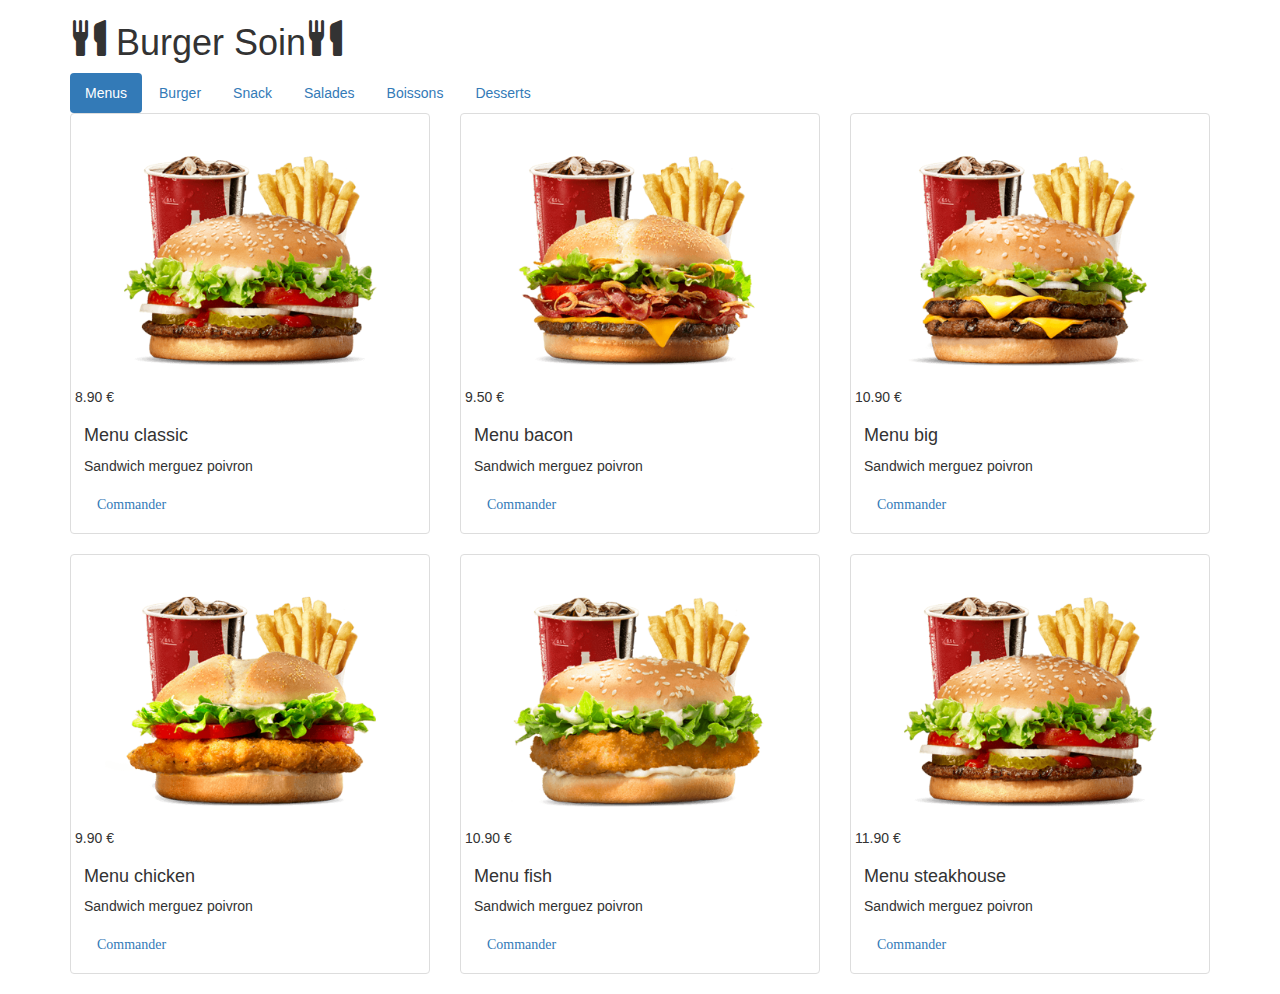
==== index.html @ bc61d4b1 "1st push static html in progress" ====
<!DOCTYPE html>
<html>
        <head>
            <title>Burger Soin</title>
            <meta charset="utf-8"/>
            <meta name="viewport" content="width=device-width, initial-scale=1"> 
            <link rel="stylesheet" href="https://stackpath.bootstrapcdn.com/bootstrap/3.4.1/css/bootstrap.min.css" >
            <script src="https://ajax.googleapis.com/ajax/libs/jquery/1.12.0/jquery.min.js"></script>
            <script src="http://maxcdn.bootstrapcdn.com/bootstrap/3.3.6/js/bootstrap.min.js"></script>
        </head>

        <body>
            <div class="container site">
                <h1 class="text-logo"><span class="glyphicon glyphicon-cutlery"></span> Burger Soin<span class="glyphicon glyphicon-cutlery"></span></h1>

                <nav>
                    <ul class="nav nav-pills"> 
                        
                        <li role="presentation" class="active" ><a href="#1" data-toggle="tab">Menus</a></li>
                        <li role="presentation"><a href="#2" data-toggle="tab">Burger</a></li>
                        <li role="presentation"><a href="#3" data-toggle="tab">Snack</a></li>
                        <li role="presentation"><a href="#4" data-toggle="tab">Salades</a></li>
                        <li role="presentation"><a href="#5" data-toggle="tab">Boissons</a></li>
                        <li role="presentation"><a href="#6" data-toggle="tab">Desserts</a></li>
                    </ul>
                </nav>

                <div class="tab-content">
                     <div class="tab-pane active" id="1">
                        <div class="row">
                            <div class="col-sm-6 col-md-4">
                                <div class="thumbnail">
                                    <img src="images/m1.png" alt="">
                                    <div>8.90 €</div>
                                    <div class="caption">
                                        <h4>Menu classic</h4>
                                        <p>Sandwich merguez poivron</p>
                                        <a href="#" class="btn btn-order" role="button"><span class="glyphicon glyphicon-cart"> Commander</span></a>
                                    </div>
                                </div>
                            </div>
                            <div class="col-sm-6 col-md-4">
                                <div class="thumbnail">
                                    <img src="images/m2.png" alt="">
                                    <div>9.50 €</div>
                                    <div class="caption">
                                        <h4>Menu bacon</h4>
                                        <p>Sandwich merguez poivron</p>
                                        <a href="#" class="btn btn-order" role="button"><span class="glyphicon glyphicon-cart"> Commander</span></a>
                                    </div>
                                </div>
                            </div>
                            <div class="col-sm-6 col-md-4">
                                <div class="thumbnail">
                                    <img src="images/m3.png" alt="">
                                    <div>10.90 €</div>
                                    <div class="caption">
                                        <h4>Menu big</h4>
                                        <p>Sandwich merguez poivron</p>
                                        <a href="#" class="btn btn-order" role="button"><span class="glyphicon glyphicon-cart"> Commander</span></a>
                                    </div>
                                </div>
                            </div>
                            <div class="col-sm-6 col-md-4">
                                <div class="thumbnail">
                                    <img src="images/m4.png" alt="">
                                    <div>9.90 €</div>
                                    <div class="caption">
                                        <h4>Menu chicken</h4>
                                        <p>Sandwich merguez poivron</p>
                                        <a href="#" class="btn btn-order" role="button"><span class="glyphicon glyphicon-cart"> Commander</span></a>
                                    </div>
                                </div>
                            </div> 
                            <div class="col-sm-6 col-md-4">
                                <div class="thumbnail">
                                    <img src="images/m5.png" alt="">
                                    <div>10.90 €</div>
                                    <div class="caption">
                                        <h4>Menu fish</h4>
                                        <p>Sandwich merguez poivron</p>
                                        <a href="#" class="btn btn-order" role="button"><span class="glyphicon glyphicon-cart"> Commander</span></a>
                                    </div>
                                </div>
                            </div>
                            <div class="col-sm-6 col-md-4">
                                <div class="thumbnail">
                                    <img src="images/m1.png" alt="">
                                    <div>11.90 €</div>
                                    <div class="caption">
                                        <h4>Menu steakhouse</h4>
                                        <p>Sandwich merguez poivron</p>
                                        <a href="#" class="btn btn-order" role="button"><span class="glyphicon glyphicon-cart"> Commander</span></a>
                                    </div>
                                </div>
                            </div>
                        </div>

                    </div>
                    <div class="tab-pane" id="2">
                        <div class="row">
                            <div class="col-sm-6 col-md-4">
                                <div class="thumbnail">
                                    <img src="images/b1.png" alt="">
                                    <div>5.90 €</div>
                                    <div class="caption">
                                        <h4>Classic</h4>
                                        <p>Sandwich merguez poivron</p>
                                        <a href="#" class="btn btn-order" role="button"><span class="glyphicon glyphicon-cart"> Commander</span></a>
                                    </div>
                                </div>
                            </div>
                            <div class="col-sm-6 col-md-4">
                                <div class="thumbnail">
                                    <img src="images/b2.png" alt="">
                                    <div>6.50 €</div>
                                    <div class="caption">
                                        <h4>Bacon</h4>
                                        <p>Sandwich merguez poivron</p>
                                        <a href="#" class="btn btn-order" role="button"><span class="glyphicon glyphicon-cart"> Commander</span></a>
                                    </div>
                                </div>
                            </div>
                            <div class="col-sm-6 col-md-4">
                                <div class="thumbnail">
                                    <img src="images/b3.png" alt="">
                                    <div>7.90 €</div>
                                    <div class="caption">
                                        <h4>Big</h4>
                                        <p>Sandwich merguez poivron</p>
                                        <a href="#" class="btn btn-order" role="button"><span class="glyphicon glyphicon-cart"> Commander</span></a>
                                    </div>
                                </div>
                            </div>
                            <div class="col-sm-6 col-md-4">
                                <div class="thumbnail">
                                    <img src="images/b4.png" alt="">
                                    <div>9.90 €</div>
                                    <div class="caption">
                                        <h4>Chicken</h4>
                                        <p>Sandwich merguez poivron</p>
                                        <a href="#" class="btn btn-order" role="button"><span class="glyphicon glyphicon-cart"> Commander</span></a>
                                    </div>
                                </div>
                            </div>
                            <div class="col-sm-6 col-md-4">
                                <div class="thumbnail">
                                    <img src="images/b5.png" alt="">
                                    <div>7.90 €</div>
                                    <div class="caption">
                                        <h4>Fish</h4>
                                        <p>Sandwich merguez poivron</p>
                                        <a href="#" class="btn btn-order" role="button"><span class="glyphicon glyphicon-cart"> Commander</span></a>
                                    </div>
                                </div>
                            </div>
                            <div class="col-sm-6 col-md-4">
                                <div class="thumbnail">
                                    <img src="images/b6.png" alt="">
                                    <div>8.90 €</div>
                                    <div class="caption">
                                        <h4>Steakhouse</h4>
                                        <p>Sandwich merguez poivron</p>
                                        <a href="#" class="btn btn-order" role="button"><span class="glyphicon glyphicon-cart"> Commander</span></a>
                                    </div>
                                </div>
                            </div>
                        </div>
                    </div>
                    
                    <div class="tab-pane" id="3">
                        <div class="row">
                             <div class="col-sm-6 col-md-4">
                                <div class="thumbnail">
                                    <img src="images/s1.png" alt="">
                                    <div>3.90 €</div>
                                    <div class="caption">
                                        <h4>Frites</h4>
                                        <p>De très bonnes frites</p>
                                        <a href="#" class="btn btn-order" role="button"><span class="glyphicon glyphicon-cart"> Commander</span></a>
                                    </div>
                                </div>
                            </div>
                            <div class="col-sm-6 col-md-4">
                                <div class="thumbnail">
                                    <img src="images/s2.png" alt="">
                                    <div>3.40 €</div>
                                    <div class="caption">
                                        <h4>Onion Rings</h4>
                                        <p>De beaux oignons en forme d'anneaux</p>
                                        <a href="#" class="btn btn-order" role="button"><span class="glyphicon glyphicon-cart"> Commander</span></a>
                                    </div>
                                </div>
                            </div>
                            <div class="col-sm-6 col-md-4">
                                <div class="thumbnail">
                                    <img src="images/s3.png" alt="">
                                    <div>5.90 €</div>
                                    <div class="caption">
                                        <h4>Nuggets</h4>
                                        <p>Ce sont des nuggets</p>
                                        <a href="#" class="btn btn-order" role="button"><span class="glyphicon glyphicon-cart"> Commander</span></a>
                                    </div>
                                </div>
                            </div>
                            <div class="col-sm-6 col-md-4">
                                <div class="thumbnail">
                                    <img src="images/s4.png" alt="">
                                    <div>3.50 €</div>
                                    <div class="caption">
                                        <h4>Nuggets Fromage</h4>
                                        <p>Ce sont des nuggets, avec le fromage</p>
                                        <a href="#" class="btn btn-order" role="button"><span class="glyphicon glyphicon-cart"> Commander</span></a>
                                    </div>
                                </div>
                            </div> 
                            <div class="col-sm-6 col-md-4">
                                <div class="thumbnail">
                                    <img src="images/s5.png" alt="">
                                    <div>5.90 €</div>
                                    <div class="caption">
                                        <h4>Ailes de poulets</h4>
                                        <p>Ailes de poulet saucées au barbecue</p>
                                        <a href="#" class="btn btn-order" role="button"><span class="glyphicon glyphicon-cart"> Commander</span></a>
                                    </div>
                                </div>
                            </div>
                        </div>
                    </div>
                        
                    <div class="tab-pane" id="4">
                            <div class="row">
                                 <div class="col-sm-6 col-md-4">
                                    <div class="thumbnail">
                                        <img src="images/sa1.png" alt="">
                                        <div>8.90 €</div>
                                        <div class="caption">
                                            <h4>César poulet pané</h4>
                                            <p>Poulet pané, salade, tomate et la sauce à l'ancienne</p>
                                            <a href="#" class="btn btn-order" role="button"><span class="glyphicon glyphicon-cart"> Commander</span></a>
                                        </div>
                                </div>
                            </div>
                                <div class="col-sm-6 col-md-4">
                                    <div class="thumbnail">
                                        <img src="images/sa2.png" alt="">
                                        <div>8.90 €</div>
                                        <div class="caption">
                                            <h4>César poulet grillé</h4>
                                            <p>Poulet grillé, salade, tomate et la fameuse sauce tu connais</p>
                                            <a href="#" class="btn btn-order" role="button"><span class="glyphicon glyphicon-cart"> Commander</span></a>
                                        </div>
                                    </div>
                                </div>
                                <div class="col-sm-6 col-md-4">
                                    <div class="thumbnail">
                                        <img src="images/sa3.png" alt="">
                                        <div>5.90 €</div>
                                        <div class="caption">
                                            <h4>Salade light</h4>
                                            <p>Salade, tomate, concombre, maïs et vinaigre balsamique</p>
                                            <a href="#" class="btn btn-order" role="button"><span class="glyphicon glyphicon-cart"> Commander</span></a>
                                        </div>
                                    </div>
                                </div>
                                <div class="col-sm-6 col-md-4">
                                    <div class="thumbnail">
                                        <img src="images/sa4.png" alt="">
                                        <div>7.90 €</div>
                                        <div class="caption">
                                            <h4>Poulet pané</h4>
                                            <p>poulet pané, salade, tomate et la sauce de votre choix</p>
                                            <a href="#" class="btn btn-order" role="button"><span class="glyphicon glyphicon-cart"> Commander</span></a>
                                        </div>
                                    </div>
                                </div> 
                                <div class="col-sm-6 col-md-4">
                                    <div class="thumbnail">
                                        <img src="images/sa5.png" alt="">
                                        <div>7.90 €</div>
                                        <div class="caption">
                                            <h4>Poulet grillé</h4>
                                            <p>Poulet grillé, salade, tomate et la sauce de votre choix</p>
                                            <a href="#" class="btn btn-order" role="button"><span class="glyphicon glyphicon-cart"> Commander</span></a>
                                        </div>
                                    </div>
                                </div>
                            </div>
                        </div>
                    </div>
                </div>
            </div>
        </body>
</html>
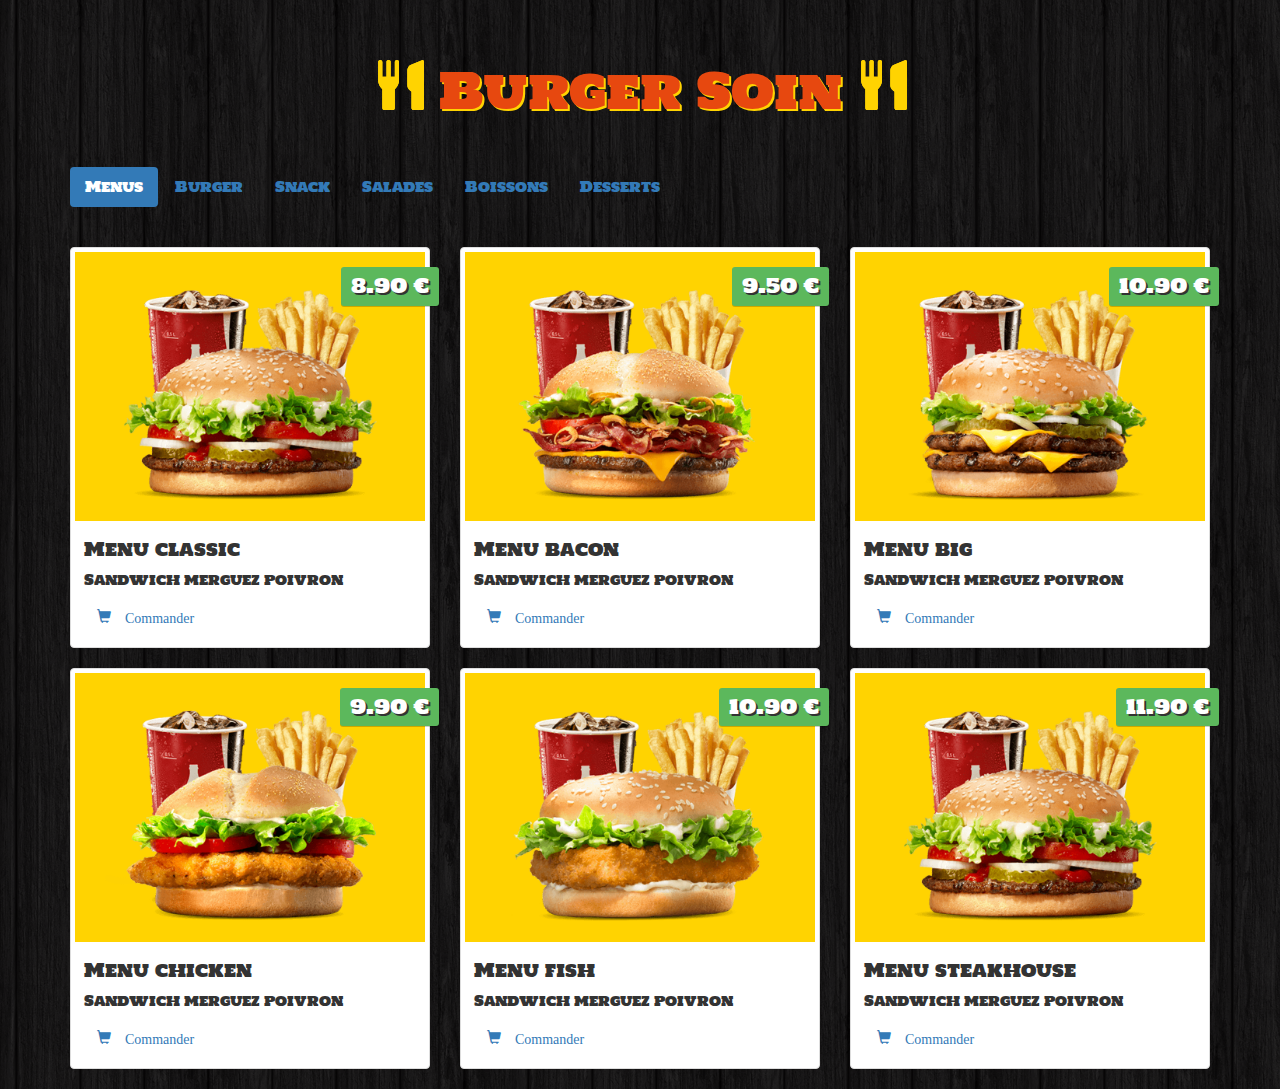
==== commit bf4718e6: "mise en place du css statique" ====
--- a/index.html
+++ b/index.html
@@ -5,13 +5,15 @@
             <meta charset="utf-8"/>
             <meta name="viewport" content="width=device-width, initial-scale=1"> 
             <link rel="stylesheet" href="https://stackpath.bootstrapcdn.com/bootstrap/3.4.1/css/bootstrap.min.css" >
+            <link rel="stylesheet" href="css/styles.css">
+            <link href="https://fonts.googleapis.com/css2?family=Holtwood+One+SC&display=swap" rel="stylesheet">
             <script src="https://ajax.googleapis.com/ajax/libs/jquery/1.12.0/jquery.min.js"></script>
             <script src="http://maxcdn.bootstrapcdn.com/bootstrap/3.3.6/js/bootstrap.min.js"></script>
         </head>
 
         <body>
             <div class="container site">
-                <h1 class="text-logo"><span class="glyphicon glyphicon-cutlery"></span> Burger Soin<span class="glyphicon glyphicon-cutlery"></span></h1>
+                <h1 class="text-logo"><span class="glyphicon glyphicon-cutlery"></span> Burger Soin <span class="glyphicon glyphicon-cutlery"></span></h1>
 
                 <nav>
                     <ul class="nav nav-pills"> 
@@ -31,137 +33,138 @@
                             <div class="col-sm-6 col-md-4">
                                 <div class="thumbnail">
                                     <img src="images/m1.png" alt="">
-                                    <div>8.90 €</div>
+                                    <div class="price">8.90 €</div>
                                     <div class="caption">
                                         <h4>Menu classic</h4>
                                         <p>Sandwich merguez poivron</p>
-                                        <a href="#" class="btn btn-order" role="button"><span class="glyphicon glyphicon-cart"> Commander</span></a>
+                                        <a href="#" class="btn btn-order" role="button"><span class="glyphicon glyphicon-shopping-cart"> Commander</span></a>
                                     </div>
                                 </div>
                             </div>
                             <div class="col-sm-6 col-md-4">
                                 <div class="thumbnail">
                                     <img src="images/m2.png" alt="">
-                                    <div>9.50 €</div>
+                                    <div class="price">9.50 €</div>
                                     <div class="caption">
                                         <h4>Menu bacon</h4>
                                         <p>Sandwich merguez poivron</p>
-                                        <a href="#" class="btn btn-order" role="button"><span class="glyphicon glyphicon-cart"> Commander</span></a>
+                                        <a href="#" class="btn btn-order" role="button"><span class="glyphicon glyphicon-shopping-cart"> Commander</span></a>
                                     </div>
                                 </div>
                             </div>
                             <div class="col-sm-6 col-md-4">
                                 <div class="thumbnail">
                                     <img src="images/m3.png" alt="">
-                                    <div>10.90 €</div>
+                                    <div class="price">10.90 €</div>
                                     <div class="caption">
                                         <h4>Menu big</h4>
                                         <p>Sandwich merguez poivron</p>
-                                        <a href="#" class="btn btn-order" role="button"><span class="glyphicon glyphicon-cart"> Commander</span></a>
+                                        <a href="#" class="btn btn-order" role="button"><span class="glyphicon glyphicon-shopping-cart"> Commander</span></a>
                                     </div>
                                 </div>
                             </div>
                             <div class="col-sm-6 col-md-4">
                                 <div class="thumbnail">
                                     <img src="images/m4.png" alt="">
-                                    <div>9.90 €</div>
+                                    <div class="price">9.90 €</div>
                                     <div class="caption">
                                         <h4>Menu chicken</h4>
                                         <p>Sandwich merguez poivron</p>
-                                        <a href="#" class="btn btn-order" role="button"><span class="glyphicon glyphicon-cart"> Commander</span></a>
+                                        <a href="#" class="btn btn-order" role="button"><span class="glyphicon glyphicon-shopping-cart"> Commander</span></a>
                                     </div>
                                 </div>
                             </div> 
                             <div class="col-sm-6 col-md-4">
                                 <div class="thumbnail">
                                     <img src="images/m5.png" alt="">
-                                    <div>10.90 €</div>
+                                    <div class="price">10.90 €</div>
                                     <div class="caption">
                                         <h4>Menu fish</h4>
                                         <p>Sandwich merguez poivron</p>
-                                        <a href="#" class="btn btn-order" role="button"><span class="glyphicon glyphicon-cart"> Commander</span></a>
+                                        <a href="#" class="btn btn-order" role="button"><span class="glyphicon glyphicon-shopping-cart"> Commander</span></a>
                                     </div>
                                 </div>
                             </div>
                             <div class="col-sm-6 col-md-4">
                                 <div class="thumbnail">
                                     <img src="images/m1.png" alt="">
-                                    <div>11.90 €</div>
+                                    <div class="price">11.90 €</div>
                                     <div class="caption">
                                         <h4>Menu steakhouse</h4>
                                         <p>Sandwich merguez poivron</p>
-                                        <a href="#" class="btn btn-order" role="button"><span class="glyphicon glyphicon-cart"> Commander</span></a>
+                                        <a href="#" class="btn btn-order" role="button"><span class="glyphicon glyphicon-shopping-cart"> Commander</span></a>
                                     </div>
                                 </div>
                             </div>
                         </div>
 
                     </div>
+
                     <div class="tab-pane" id="2">
                         <div class="row">
                             <div class="col-sm-6 col-md-4">
                                 <div class="thumbnail">
                                     <img src="images/b1.png" alt="">
-                                    <div>5.90 €</div>
+                                    <div class="price">5.90 €</div>
                                     <div class="caption">
                                         <h4>Classic</h4>
                                         <p>Sandwich merguez poivron</p>
-                                        <a href="#" class="btn btn-order" role="button"><span class="glyphicon glyphicon-cart"> Commander</span></a>
+                                        <a href="#" class="btn btn-order" role="button"><span class="glyphicon glyphicon-shopping-cart"> Commander</span></a>
                                     </div>
                                 </div>
                             </div>
                             <div class="col-sm-6 col-md-4">
                                 <div class="thumbnail">
                                     <img src="images/b2.png" alt="">
-                                    <div>6.50 €</div>
+                                    <div class="price">6.50 €</div>
                                     <div class="caption">
                                         <h4>Bacon</h4>
                                         <p>Sandwich merguez poivron</p>
-                                        <a href="#" class="btn btn-order" role="button"><span class="glyphicon glyphicon-cart"> Commander</span></a>
+                                        <a href="#" class="btn btn-order" role="button"><span class="glyphicon glyphicon-shopping-cart"> Commander</span></a>
                                     </div>
                                 </div>
                             </div>
                             <div class="col-sm-6 col-md-4">
                                 <div class="thumbnail">
                                     <img src="images/b3.png" alt="">
-                                    <div>7.90 €</div>
+                                    <div class="price">7.90 €</div>
                                     <div class="caption">
                                         <h4>Big</h4>
                                         <p>Sandwich merguez poivron</p>
-                                        <a href="#" class="btn btn-order" role="button"><span class="glyphicon glyphicon-cart"> Commander</span></a>
+                                        <a href="#" class="btn btn-order" role="button"><span class="glyphicon glyphicon-shopping-cart"> Commander</span></a>
                                     </div>
                                 </div>
                             </div>
                             <div class="col-sm-6 col-md-4">
                                 <div class="thumbnail">
                                     <img src="images/b4.png" alt="">
-                                    <div>9.90 €</div>
+                                    <div class="price">9.90 €</div>
                                     <div class="caption">
                                         <h4>Chicken</h4>
                                         <p>Sandwich merguez poivron</p>
-                                        <a href="#" class="btn btn-order" role="button"><span class="glyphicon glyphicon-cart"> Commander</span></a>
+                                        <a href="#" class="btn btn-order" role="button"><span class="glyphicon glyphicon-shopping-cart"> Commander</span></a>
                                     </div>
                                 </div>
                             </div>
                             <div class="col-sm-6 col-md-4">
                                 <div class="thumbnail">
                                     <img src="images/b5.png" alt="">
-                                    <div>7.90 €</div>
+                                    <div class="price">7.90 €</div>
                                     <div class="caption">
                                         <h4>Fish</h4>
                                         <p>Sandwich merguez poivron</p>
-                                        <a href="#" class="btn btn-order" role="button"><span class="glyphicon glyphicon-cart"> Commander</span></a>
+                                        <a href="#" class="btn btn-order" role="button"><span class="glyphicon glyphicon-shopping-cart"> Commander</span></a>
                                     </div>
                                 </div>
                             </div>
                             <div class="col-sm-6 col-md-4">
                                 <div class="thumbnail">
                                     <img src="images/b6.png" alt="">
-                                    <div>8.90 €</div>
+                                    <div class="price">8.90 €</div>
                                     <div class="caption">
                                         <h4>Steakhouse</h4>
                                         <p>Sandwich merguez poivron</p>
-                                        <a href="#" class="btn btn-order" role="button"><span class="glyphicon glyphicon-cart"> Commander</span></a>
+                                        <a href="#" class="btn btn-order" role="button"><span class="glyphicon glyphicon-shopping-cart"> Commander</span></a>
                                     </div>
                                 </div>
                             </div>
@@ -173,55 +176,55 @@
                              <div class="col-sm-6 col-md-4">
                                 <div class="thumbnail">
                                     <img src="images/s1.png" alt="">
-                                    <div>3.90 €</div>
+                                    <div class="price">3.90 €</div>
                                     <div class="caption">
                                         <h4>Frites</h4>
                                         <p>De très bonnes frites</p>
-                                        <a href="#" class="btn btn-order" role="button"><span class="glyphicon glyphicon-cart"> Commander</span></a>
+                                        <a href="#" class="btn btn-order" role="button"><span class="glyphicon glyphicon-shopping-cart"> Commander</span></a>
                                     </div>
                                 </div>
                             </div>
                             <div class="col-sm-6 col-md-4">
                                 <div class="thumbnail">
                                     <img src="images/s2.png" alt="">
-                                    <div>3.40 €</div>
+                                    <div class="price">3.40 €</div>
                                     <div class="caption">
                                         <h4>Onion Rings</h4>
                                         <p>De beaux oignons en forme d'anneaux</p>
-                                        <a href="#" class="btn btn-order" role="button"><span class="glyphicon glyphicon-cart"> Commander</span></a>
+                                        <a href="#" class="btn btn-order" role="button"><span class="glyphicon glyphicon-shopping-cart"> Commander</span></a>
                                     </div>
                                 </div>
                             </div>
                             <div class="col-sm-6 col-md-4">
                                 <div class="thumbnail">
                                     <img src="images/s3.png" alt="">
-                                    <div>5.90 €</div>
+                                    <div class="price">5.90 €</div>
                                     <div class="caption">
                                         <h4>Nuggets</h4>
                                         <p>Ce sont des nuggets</p>
-                                        <a href="#" class="btn btn-order" role="button"><span class="glyphicon glyphicon-cart"> Commander</span></a>
+                                        <a href="#" class="btn btn-order" role="button"><span class="glyphicon glyphicon-shopping-cart"> Commander</span></a>
                                     </div>
                                 </div>
                             </div>
                             <div class="col-sm-6 col-md-4">
                                 <div class="thumbnail">
                                     <img src="images/s4.png" alt="">
-                                    <div>3.50 €</div>
+                                    <div class="price">3.50 €</div>
                                     <div class="caption">
                                         <h4>Nuggets Fromage</h4>
                                         <p>Ce sont des nuggets, avec le fromage</p>
-                                        <a href="#" class="btn btn-order" role="button"><span class="glyphicon glyphicon-cart"> Commander</span></a>
+                                        <a href="#" class="btn btn-order" role="button"><span class="glyphicon glyphicon-shopping-cart"> Commander</span></a>
                                     </div>
                                 </div>
                             </div> 
                             <div class="col-sm-6 col-md-4">
                                 <div class="thumbnail">
                                     <img src="images/s5.png" alt="">
-                                    <div>5.90 €</div>
+                                    <div class="price">5.90 €</div>
                                     <div class="caption">
                                         <h4>Ailes de poulets</h4>
                                         <p>Ailes de poulet saucées au barbecue</p>
-                                        <a href="#" class="btn btn-order" role="button"><span class="glyphicon glyphicon-cart"> Commander</span></a>
+                                        <a href="#" class="btn btn-order" role="button"><span class="glyphicon glyphicon-shopping-cart"> Commander</span></a>
                                     </div>
                                 </div>
                             </div>
@@ -233,62 +236,194 @@
                                  <div class="col-sm-6 col-md-4">
                                     <div class="thumbnail">
                                         <img src="images/sa1.png" alt="">
-                                        <div>8.90 €</div>
+                                        <div class="price">8.90 €</div>
                                         <div class="caption">
                                             <h4>César poulet pané</h4>
                                             <p>Poulet pané, salade, tomate et la sauce à l'ancienne</p>
-                                            <a href="#" class="btn btn-order" role="button"><span class="glyphicon glyphicon-cart"> Commander</span></a>
+                                            <a href="#" class="btn btn-order" role="button"><span class="glyphicon glyphicon-shopping-cart"> Commander</span></a>
                                         </div>
                                 </div>
                             </div>
                                 <div class="col-sm-6 col-md-4">
                                     <div class="thumbnail">
                                         <img src="images/sa2.png" alt="">
-                                        <div>8.90 €</div>
+                                        <div class="price">8.90 €</div>
                                         <div class="caption">
                                             <h4>César poulet grillé</h4>
                                             <p>Poulet grillé, salade, tomate et la fameuse sauce tu connais</p>
-                                            <a href="#" class="btn btn-order" role="button"><span class="glyphicon glyphicon-cart"> Commander</span></a>
+                                            <a href="#" class="btn btn-order" role="button"><span class="glyphicon glyphicon-shopping-cart"> Commander</span></a>
                                         </div>
                                     </div>
                                 </div>
                                 <div class="col-sm-6 col-md-4">
                                     <div class="thumbnail">
                                         <img src="images/sa3.png" alt="">
-                                        <div>5.90 €</div>
+                                        <div class="price">5.90 €</div>
                                         <div class="caption">
                                             <h4>Salade light</h4>
                                             <p>Salade, tomate, concombre, maïs et vinaigre balsamique</p>
-                                            <a href="#" class="btn btn-order" role="button"><span class="glyphicon glyphicon-cart"> Commander</span></a>
+                                            <a href="#" class="btn btn-order" role="button"><span class="glyphicon glyphicon-shopping-cart"> Commander</span></a>
                                         </div>
                                     </div>
                                 </div>
                                 <div class="col-sm-6 col-md-4">
                                     <div class="thumbnail">
                                         <img src="images/sa4.png" alt="">
-                                        <div>7.90 €</div>
+                                        <div class="price">7.90 €</div>
                                         <div class="caption">
                                             <h4>Poulet pané</h4>
                                             <p>poulet pané, salade, tomate et la sauce de votre choix</p>
-                                            <a href="#" class="btn btn-order" role="button"><span class="glyphicon glyphicon-cart"> Commander</span></a>
+                                            <a href="#" class="btn btn-order" role="button"><span class="glyphicon glyphicon-shopping-cart"> Commander</span></a>
                                         </div>
                                     </div>
                                 </div> 
                                 <div class="col-sm-6 col-md-4">
                                     <div class="thumbnail">
                                         <img src="images/sa5.png" alt="">
-                                        <div>7.90 €</div>
+                                        <div class="price">7.90 €</div>
                                         <div class="caption">
                                             <h4>Poulet grillé</h4>
                                             <p>Poulet grillé, salade, tomate et la sauce de votre choix</p>
-                                            <a href="#" class="btn btn-order" role="button"><span class="glyphicon glyphicon-cart"> Commander</span></a>
+                                            <a href="#" class="btn btn-order" role="button"><span class="glyphicon glyphicon-shopping-cart"> Commander</span></a>
                                         </div>
                                     </div>
                                 </div>
                             </div>
                         </div>
+                    
+
+                    <div class="tab-pane" id="5">
+                        <div class="row">
+                             <div class="col-sm-6 col-md-4">
+                                <div class="thumbnail">
+                                    <img src="images/bo1.png" alt="">
+                                    <div class="price">2.90 €</div>
+                                    <div class="caption">
+                                        <h4>Coca-cola</h4>
+                                        <p>Du Coca-cola</p>
+                                        <a href="#" class="btn btn-order" role="button"><span class="glyphicon glyphicon-shopping-cart"> Commander</span></a>
+                                    </div>
+                                </div>
+                            </div>
+                            <div class="col-sm-6 col-md-4">
+                                <div class="thumbnail">
+                                    <img src="images/bo2.png" alt="">
+                                    <div class="price">2.90 €</div>
+                                    <div class="caption">
+                                        <h4>Cola lignt</h4>
+                                        <p>Du Coca-cola allégé</p>
+                                        <a href="#" class="btn btn-order" role="button"><span class="glyphicon glyphicon-shopping-cart"> Commander</span></a>
+                                    </div>
+                                </div>
+                            </div>
+                            <div class="col-sm-6 col-md-4">
+                                <div class="thumbnail">
+                                    <img src="images/bo3.png" alt="">
+                                    <div class="price">2.90 €</div>
+                                    <div class="caption">
+                                        <h4>Coca-cola zero</h4>
+                                        <p>Du Coca-cola avec zero sucre</p>
+                                        <a href="#" class="btn btn-order" role="button"><span class="glyphicon glyphicon-shopping-cart"> Commander</span></a>
+                                    </div>
+                                </div>
+                            </div>
+                            <div class="col-sm-6 col-md-4">
+                                <div class="thumbnail">
+                                    <img src="images/bo4.png" alt="">
+                                    <div class="price">3.90 €</div>
+                                    <div class="caption">
+                                        <h4>Fanta</h4>
+                                        <p>Il s'agit de Fanta</p>
+                                        <a href="#" class="btn btn-order" role="button"><span class="glyphicon glyphicon-shopping-cart"> Commander</span></a>
+                                    </div>
+                                </div>
+                            </div> 
+                            <div class="col-sm-6 col-md-4">
+                                <div class="thumbnail">
+                                    <img src="images/bo5.png" alt="">
+                                    <div class="price">7.90 €</div>
+                                    <div class="caption">
+                                        <h4>Sprite</h4>
+                                        <p>Ceci est du sprite</p>
+                                        <a href="#" class="btn btn-order" role="button"><span class="glyphicon glyphicon-shopping-cart"> Commander</span></a>
+                                    </div>
+                                </div>
+                            </div>
+                            <div class="col-sm-6 col-md-4">
+                                <div class="thumbnail">
+                                    <img src="images/bo6.png" alt="">
+                                    <div class="price">2.90 €</div>
+                                    <div class="caption">
+                                        <h4>Nestea</h4>
+                                        <p>Ceci n'est pas du ice-tea</p>
+                                        <a href="#" class="btn btn-order" role="button"><span class="glyphicon glyphicon-shopping-cart"> Commander</span></a>
+                                    </div>
+                                </div>
+                            </div>
+                        </div>
                     </div>
-                </div>
+
+                    <div class="tab-pane" id="6">
+                        <div class="row">
+                             <div class="col-sm-6 col-md-4">
+                                <div class="thumbnail">
+                                    <img src="images/d1.png" alt="">
+                                    <div class="price">2.90 €</div>
+                                    <div class="caption">
+                                        <h4>Fondant</h4>
+                                        <p>Fondant chocolat avec sa noisette de chantilly</p>
+                                        <a href="#" class="btn btn-order" role="button"><span class="glyphicon glyphicon-shopping-cart"> Commander</span></a>
+                                    </div>
+                                </div>
+                            </div>
+                            <div class="col-sm-6 col-md-4">
+                                <div class="thumbnail">
+                                    <img src="images/d2.png" alt="">
+                                    <div class="price">2.90 €</div>
+                                    <div class="caption">
+                                        <h4>Muffins</h4>
+                                        <p>Muffins chocolat ou noisette au choix</p>
+                                        <a href="#" class="btn btn-order" role="button"><span class="glyphicon glyphicon-shopping-cart"> Commander</span></a>
+                                    </div>
+                                </div>
+                            </div>
+                            <div class="col-sm-6 col-md-4">
+                                <div class="thumbnail">
+                                    <img src="images/d3.png" alt="">
+                                    <div class="price">2.90 €</div>
+                                    <div class="caption">
+                                        <h4>Donuts</h4>
+                                        <p>Donuts enrobage au choix</p>
+                                        <a href="#" class="btn btn-order" role="button"><span class="glyphicon glyphicon-shopping-cart"> Commander</span></a>
+                                    </div>
+                                </div>
+                            </div>
+                            <div class="col-sm-6 col-md-4">
+                                <div class="thumbnail">
+                                    <img src="images/d4.png" alt="">
+                                    <div class="price">3.90 €</div>
+                                    <div class="caption">
+                                        <h4>Sunday</h4>
+                                        <p>Sunday napage au choix</p>
+                                        <a href="#" class="btn btn-order" role="button"><span class="glyphicon glyphicon-shopping-cart"> Commander</span></a>
+                                    </div>
+                                </div>
+                            </div> 
+                            <div class="col-sm-6 col-md-4">
+                                <div class="thumbnail">
+                                    <img src="images/d5.png" alt="">
+                                    <div class="price">7.90 €</div>
+                                    <div class="caption">
+                                        <h4>McFlurry</h4>
+                                        <p>McFlurry napage au choix</p>
+                                        <a href="#" class="btn btn-order" role="button"><span class="glyphicon glyphicon-shopping-cart"> Commander</span></a>
+                                    </div>
+                                </div>
+                            </div>
+                        </div>
+                    </div>
+                
+                
             </div>
         </body>
 </html>
--- a/css/styles.css
+++ b/css/styles.css
@@ -0,0 +1,53 @@
+
+body
+{
+    background: url(../images/bg.png);
+}
+
+.site
+{
+    font-family: 'Holtwood One SC' , sans-serif;
+}
+
+.text-logo
+{
+    font-family: 'Holtwood One SC' , sans-serif;
+    color: #e7480f;
+    text-shadow: 2px 2px #ffd301;
+    font-size: 50px;
+    padding: 40px 0px;
+    text-align: center;
+}
+
+.text-logo .glyphicon
+{
+    color: #ffd301;
+    text-shadow: 0px 0px #ffd301;
+}
+
+.nav
+{
+    margin-bottom: 40px;
+}
+
+.thumbnail img
+{
+    background-color: #ffd301;
+}
+
+.price
+{
+    background-color: #5cb85c;
+    box-shadow: 0 1px rgba(0,0,0,0.2);
+    -moz-box-shadow: 0 1px rgba(0,0,0,0.2);
+    -webkit-box-shadow: 0 1px rgba(0,0,0,0.2);
+    color: #fff;
+    text-shadow: 2px 2px #333;
+    position: absolute;
+    right: 6px;
+    top: 20px;
+    padding: 5px 10px;
+    font-size: 20px;
+    border-radius: 3px;
+
+}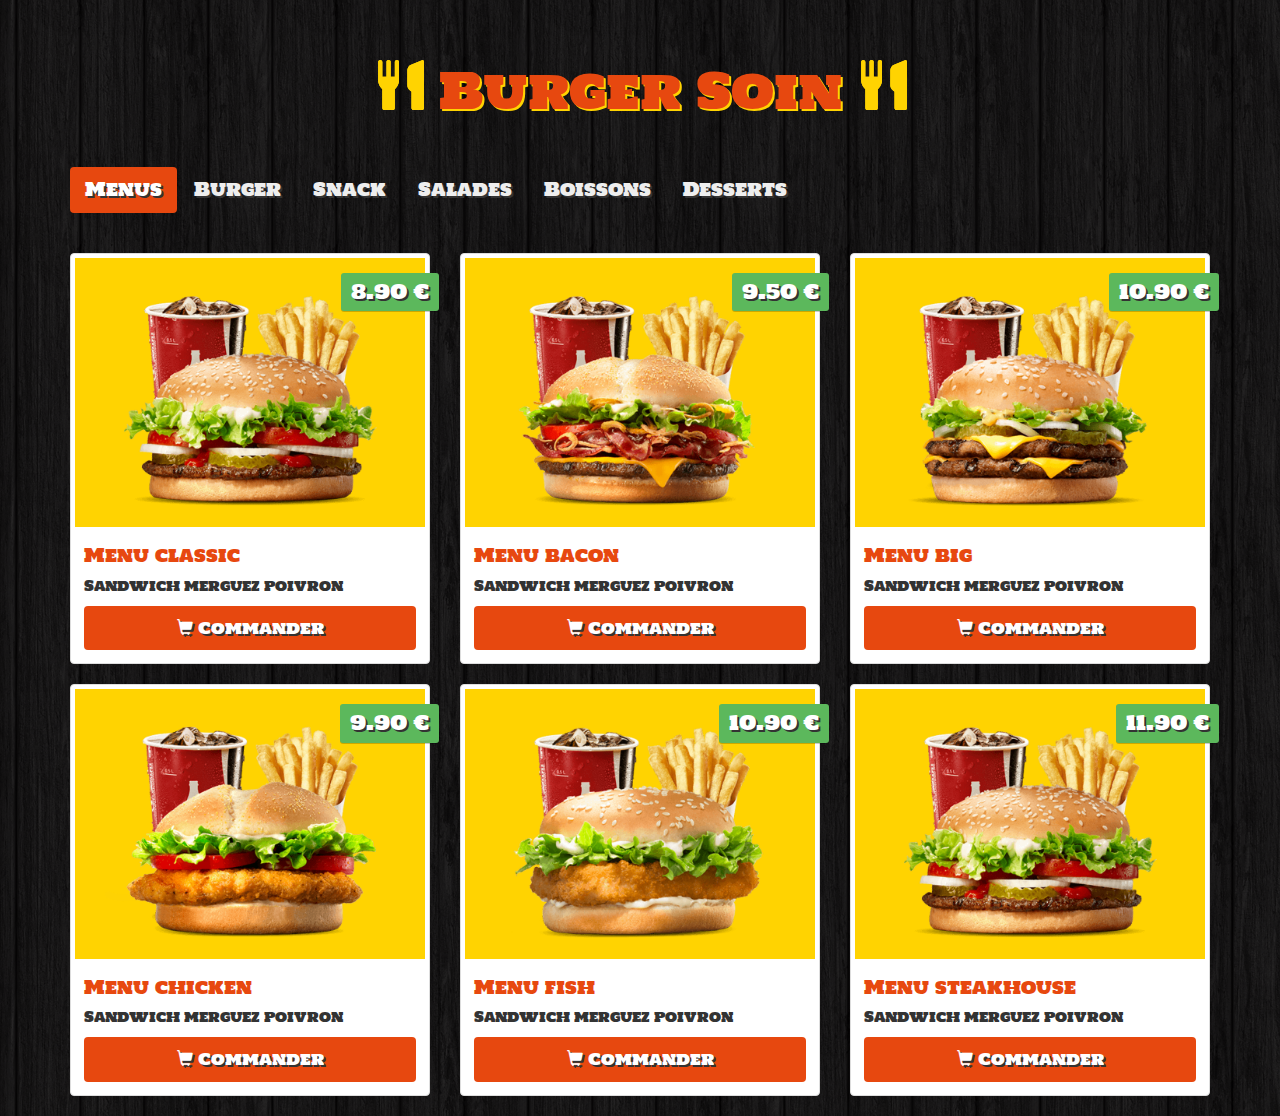
==== commit e46dc62d: "css statique fini" ====
--- a/index.html
+++ b/index.html
@@ -37,7 +37,7 @@
                                     <div class="caption">
                                         <h4>Menu classic</h4>
                                         <p>Sandwich merguez poivron</p>
-                                        <a href="#" class="btn btn-order" role="button"><span class="glyphicon glyphicon-shopping-cart"> Commander</span></a>
+                                        <a href="#" class="btn btn-order" role="button"> <span class="glyphicon glyphicon-shopping-cart"></span> Commander</a>
                                     </div>
                                 </div>
                             </div>
@@ -48,7 +48,7 @@
                                     <div class="caption">
                                         <h4>Menu bacon</h4>
                                         <p>Sandwich merguez poivron</p>
-                                        <a href="#" class="btn btn-order" role="button"><span class="glyphicon glyphicon-shopping-cart"> Commander</span></a>
+                                        <a href="#" class="btn btn-order" role="button"><span class="glyphicon glyphicon-shopping-cart"> </span> Commander</a>
                                     </div>
                                 </div>
                             </div>
@@ -59,7 +59,7 @@
                                     <div class="caption">
                                         <h4>Menu big</h4>
                                         <p>Sandwich merguez poivron</p>
-                                        <a href="#" class="btn btn-order" role="button"><span class="glyphicon glyphicon-shopping-cart"> Commander</span></a>
+                                        <a href="#" class="btn btn-order" role="button"><span class="glyphicon glyphicon-shopping-cart"> </span> Commander</a>
                                     </div>
                                 </div>
                             </div>
@@ -70,7 +70,7 @@
                                     <div class="caption">
                                         <h4>Menu chicken</h4>
                                         <p>Sandwich merguez poivron</p>
-                                        <a href="#" class="btn btn-order" role="button"><span class="glyphicon glyphicon-shopping-cart"> Commander</span></a>
+                                        <a href="#" class="btn btn-order" role="button"><span class="glyphicon glyphicon-shopping-cart"> </span> Commander</a>
                                     </div>
                                 </div>
                             </div> 
@@ -81,7 +81,7 @@
                                     <div class="caption">
                                         <h4>Menu fish</h4>
                                         <p>Sandwich merguez poivron</p>
-                                        <a href="#" class="btn btn-order" role="button"><span class="glyphicon glyphicon-shopping-cart"> Commander</span></a>
+                                        <a href="#" class="btn btn-order" role="button"><span class="glyphicon glyphicon-shopping-cart"> </span> Commander</a>
                                     </div>
                                 </div>
                             </div>
@@ -92,7 +92,7 @@
                                     <div class="caption">
                                         <h4>Menu steakhouse</h4>
                                         <p>Sandwich merguez poivron</p>
-                                        <a href="#" class="btn btn-order" role="button"><span class="glyphicon glyphicon-shopping-cart"> Commander</span></a>
+                                        <a href="#" class="btn btn-order" role="button"><span class="glyphicon glyphicon-shopping-cart"> </span> Commander</a>
                                     </div>
                                 </div>
                             </div>
@@ -109,7 +109,7 @@
                                     <div class="caption">
                                         <h4>Classic</h4>
                                         <p>Sandwich merguez poivron</p>
-                                        <a href="#" class="btn btn-order" role="button"><span class="glyphicon glyphicon-shopping-cart"> Commander</span></a>
+                                        <a href="#" class="btn btn-order" role="button"><span class="glyphicon glyphicon-shopping-cart"> </span> Commander</a>
                                     </div>
                                 </div>
                             </div>
@@ -120,7 +120,7 @@
                                     <div class="caption">
                                         <h4>Bacon</h4>
                                         <p>Sandwich merguez poivron</p>
-                                        <a href="#" class="btn btn-order" role="button"><span class="glyphicon glyphicon-shopping-cart"> Commander</span></a>
+                                        <a href="#" class="btn btn-order" role="button"><span class="glyphicon glyphicon-shopping-cart"> </span> Commander</a>
                                     </div>
                                 </div>
                             </div>
@@ -131,7 +131,7 @@
                                     <div class="caption">
                                         <h4>Big</h4>
                                         <p>Sandwich merguez poivron</p>
-                                        <a href="#" class="btn btn-order" role="button"><span class="glyphicon glyphicon-shopping-cart"> Commander</span></a>
+                                        <a href="#" class="btn btn-order" role="button"><span class="glyphicon glyphicon-shopping-cart"> </span> Commander</a>
                                     </div>
                                 </div>
                             </div>
@@ -142,7 +142,7 @@
                                     <div class="caption">
                                         <h4>Chicken</h4>
                                         <p>Sandwich merguez poivron</p>
-                                        <a href="#" class="btn btn-order" role="button"><span class="glyphicon glyphicon-shopping-cart"> Commander</span></a>
+                                        <a href="#" class="btn btn-order" role="button"><span class="glyphicon glyphicon-shopping-cart"> </span> Commander</a>
                                     </div>
                                 </div>
                             </div>
@@ -153,7 +153,7 @@
                                     <div class="caption">
                                         <h4>Fish</h4>
                                         <p>Sandwich merguez poivron</p>
-                                        <a href="#" class="btn btn-order" role="button"><span class="glyphicon glyphicon-shopping-cart"> Commander</span></a>
+                                        <a href="#" class="btn btn-order" role="button"><span class="glyphicon glyphicon-shopping-cart"> </span> Commander</a>
                                     </div>
                                 </div>
                             </div>
@@ -164,7 +164,7 @@
                                     <div class="caption">
                                         <h4>Steakhouse</h4>
                                         <p>Sandwich merguez poivron</p>
-                                        <a href="#" class="btn btn-order" role="button"><span class="glyphicon glyphicon-shopping-cart"> Commander</span></a>
+                                        <a href="#" class="btn btn-order" role="button"><span class="glyphicon glyphicon-shopping-cart"> </span> Commander</a>
                                     </div>
                                 </div>
                             </div>
@@ -180,7 +180,7 @@
                                     <div class="caption">
                                         <h4>Frites</h4>
                                         <p>De très bonnes frites</p>
-                                        <a href="#" class="btn btn-order" role="button"><span class="glyphicon glyphicon-shopping-cart"> Commander</span></a>
+                                        <a href="#" class="btn btn-order" role="button"><span class="glyphicon glyphicon-shopping-cart"> </span> Commander</a>
                                     </div>
                                 </div>
                             </div>
@@ -190,8 +190,8 @@
                                     <div class="price">3.40 €</div>
                                     <div class="caption">
                                         <h4>Onion Rings</h4>
-                                        <p>De beaux oignons en forme d'anneaux</p>
-                                        <a href="#" class="btn btn-order" role="button"><span class="glyphicon glyphicon-shopping-cart"> Commander</span></a>
+                                        <p>De beaux oignons </p>
+                                        <a href="#" class="btn btn-order" role="button"><span class="glyphicon glyphicon-shopping-cart"> </span> Commander</a>
                                     </div>
                                 </div>
                             </div>
@@ -202,7 +202,7 @@
                                     <div class="caption">
                                         <h4>Nuggets</h4>
                                         <p>Ce sont des nuggets</p>
-                                        <a href="#" class="btn btn-order" role="button"><span class="glyphicon glyphicon-shopping-cart"> Commander</span></a>
+                                        <a href="#" class="btn btn-order" role="button"><span class="glyphicon glyphicon-shopping-cart"> </span> Commander</a>
                                     </div>
                                 </div>
                             </div>
@@ -213,7 +213,7 @@
                                     <div class="caption">
                                         <h4>Nuggets Fromage</h4>
                                         <p>Ce sont des nuggets, avec le fromage</p>
-                                        <a href="#" class="btn btn-order" role="button"><span class="glyphicon glyphicon-shopping-cart"> Commander</span></a>
+                                        <a href="#" class="btn btn-order" role="button"><span class="glyphicon glyphicon-shopping-cart"> </span> Commander</a>
                                     </div>
                                 </div>
                             </div> 
@@ -224,7 +224,7 @@
                                     <div class="caption">
                                         <h4>Ailes de poulets</h4>
                                         <p>Ailes de poulet saucées au barbecue</p>
-                                        <a href="#" class="btn btn-order" role="button"><span class="glyphicon glyphicon-shopping-cart"> Commander</span></a>
+                                        <a href="#" class="btn btn-order" role="button"><span class="glyphicon glyphicon-shopping-cart"> </span> Commander</a>
                                     </div>
                                 </div>
                             </div>
@@ -240,7 +240,7 @@
                                         <div class="caption">
                                             <h4>César poulet pané</h4>
                                             <p>Poulet pané, salade, tomate et la sauce à l'ancienne</p>
-                                            <a href="#" class="btn btn-order" role="button"><span class="glyphicon glyphicon-shopping-cart"> Commander</span></a>
+                                            <a href="#" class="btn btn-order" role="button"><span class="glyphicon glyphicon-shopping-cart"> </span> Commander</a>
                                         </div>
                                 </div>
                             </div>
@@ -251,7 +251,7 @@
                                         <div class="caption">
                                             <h4>César poulet grillé</h4>
                                             <p>Poulet grillé, salade, tomate et la fameuse sauce tu connais</p>
-                                            <a href="#" class="btn btn-order" role="button"><span class="glyphicon glyphicon-shopping-cart"> Commander</span></a>
+                                            <a href="#" class="btn btn-order" role="button"><span class="glyphicon glyphicon-shopping-cart"> </span> Commander</a>
                                         </div>
                                     </div>
                                 </div>
@@ -262,7 +262,7 @@
                                         <div class="caption">
                                             <h4>Salade light</h4>
                                             <p>Salade, tomate, concombre, maïs et vinaigre balsamique</p>
-                                            <a href="#" class="btn btn-order" role="button"><span class="glyphicon glyphicon-shopping-cart"> Commander</span></a>
+                                            <a href="#" class="btn btn-order" role="button"><span class="glyphicon glyphicon-shopping-cart"> </span> Commander</a>
                                         </div>
                                     </div>
                                 </div>
@@ -273,7 +273,7 @@
                                         <div class="caption">
                                             <h4>Poulet pané</h4>
                                             <p>poulet pané, salade, tomate et la sauce de votre choix</p>
-                                            <a href="#" class="btn btn-order" role="button"><span class="glyphicon glyphicon-shopping-cart"> Commander</span></a>
+                                            <a href="#" class="btn btn-order" role="button"><span class="glyphicon glyphicon-shopping-cart"> </span> Commander</a>
                                         </div>
                                     </div>
                                 </div> 
@@ -284,7 +284,7 @@
                                         <div class="caption">
                                             <h4>Poulet grillé</h4>
                                             <p>Poulet grillé, salade, tomate et la sauce de votre choix</p>
-                                            <a href="#" class="btn btn-order" role="button"><span class="glyphicon glyphicon-shopping-cart"> Commander</span></a>
+                                            <a href="#" class="btn btn-order" role="button"><span class="glyphicon glyphicon-shopping-cart"> </span> Commander</a>
                                         </div>
                                     </div>
                                 </div>
@@ -301,7 +301,7 @@
                                     <div class="caption">
                                         <h4>Coca-cola</h4>
                                         <p>Du Coca-cola</p>
-                                        <a href="#" class="btn btn-order" role="button"><span class="glyphicon glyphicon-shopping-cart"> Commander</span></a>
+                                        <a href="#" class="btn btn-order" role="button"><span class="glyphicon glyphicon-shopping-cart"> </span> Commander</a>
                                     </div>
                                 </div>
                             </div>
@@ -312,7 +312,7 @@
                                     <div class="caption">
                                         <h4>Cola lignt</h4>
                                         <p>Du Coca-cola allégé</p>
-                                        <a href="#" class="btn btn-order" role="button"><span class="glyphicon glyphicon-shopping-cart"> Commander</span></a>
+                                        <a href="#" class="btn btn-order" role="button"><span class="glyphicon glyphicon-shopping-cart"> </span> Commander</a>
                                     </div>
                                 </div>
                             </div>
@@ -323,7 +323,7 @@
                                     <div class="caption">
                                         <h4>Coca-cola zero</h4>
                                         <p>Du Coca-cola avec zero sucre</p>
-                                        <a href="#" class="btn btn-order" role="button"><span class="glyphicon glyphicon-shopping-cart"> Commander</span></a>
+                                        <a href="#" class="btn btn-order" role="button"><span class="glyphicon glyphicon-shopping-cart"> </span> Commander</a>
                                     </div>
                                 </div>
                             </div>
@@ -334,7 +334,7 @@
                                     <div class="caption">
                                         <h4>Fanta</h4>
                                         <p>Il s'agit de Fanta</p>
-                                        <a href="#" class="btn btn-order" role="button"><span class="glyphicon glyphicon-shopping-cart"> Commander</span></a>
+                                        <a href="#" class="btn btn-order" role="button"><span class="glyphicon glyphicon-shopping-cart"> </span> Commander</a>
                                     </div>
                                 </div>
                             </div> 
@@ -345,7 +345,7 @@
                                     <div class="caption">
                                         <h4>Sprite</h4>
                                         <p>Ceci est du sprite</p>
-                                        <a href="#" class="btn btn-order" role="button"><span class="glyphicon glyphicon-shopping-cart"> Commander</span></a>
+                                        <a href="#" class="btn btn-order" role="button"><span class="glyphicon glyphicon-shopping-cart"> </span> Commander</a>
                                     </div>
                                 </div>
                             </div>
@@ -356,7 +356,7 @@
                                     <div class="caption">
                                         <h4>Nestea</h4>
                                         <p>Ceci n'est pas du ice-tea</p>
-                                        <a href="#" class="btn btn-order" role="button"><span class="glyphicon glyphicon-shopping-cart"> Commander</span></a>
+                                        <a href="#" class="btn btn-order" role="button"><span class="glyphicon glyphicon-shopping-cart"> </span> Commander</a>
                                     </div>
                                 </div>
                             </div>
@@ -372,7 +372,7 @@
                                     <div class="caption">
                                         <h4>Fondant</h4>
                                         <p>Fondant chocolat avec sa noisette de chantilly</p>
-                                        <a href="#" class="btn btn-order" role="button"><span class="glyphicon glyphicon-shopping-cart"> Commander</span></a>
+                                        <a href="#" class="btn btn-order" role="button"><span class="glyphicon glyphicon-shopping-cart"> </span> Commander</a>
                                     </div>
                                 </div>
                             </div>
@@ -383,7 +383,7 @@
                                     <div class="caption">
                                         <h4>Muffins</h4>
                                         <p>Muffins chocolat ou noisette au choix</p>
-                                        <a href="#" class="btn btn-order" role="button"><span class="glyphicon glyphicon-shopping-cart"> Commander</span></a>
+                                        <a href="#" class="btn btn-order" role="button"><span class="glyphicon glyphicon-shopping-cart"> </span> Commander</a>
                                     </div>
                                 </div>
                             </div>
@@ -393,8 +393,8 @@
                                     <div class="price">2.90 €</div>
                                     <div class="caption">
                                         <h4>Donuts</h4>
-                                        <p>Donuts enrobage au choix</p>
-                                        <a href="#" class="btn btn-order" role="button"><span class="glyphicon glyphicon-shopping-cart"> Commander</span></a>
+                                        <p>Donuts enrobage au choix noisette/choco</p>
+                                        <a href="#" class="btn btn-order" role="button"><span class="glyphicon glyphicon-shopping-cart"> </span> Commander</a>
                                     </div>
                                 </div>
                             </div>
@@ -405,7 +405,7 @@
                                     <div class="caption">
                                         <h4>Sunday</h4>
                                         <p>Sunday napage au choix</p>
-                                        <a href="#" class="btn btn-order" role="button"><span class="glyphicon glyphicon-shopping-cart"> Commander</span></a>
+                                        <a href="#" class="btn btn-order" role="button"><span class="glyphicon glyphicon-shopping-cart"> </span> Commander</a>
                                     </div>
                                 </div>
                             </div> 
@@ -416,7 +416,7 @@
                                     <div class="caption">
                                         <h4>McFlurry</h4>
                                         <p>McFlurry napage au choix</p>
-                                        <a href="#" class="btn btn-order" role="button"><span class="glyphicon glyphicon-shopping-cart"> Commander</span></a>
+                                        <a href="#" class="btn btn-order" role="button"><span class="glyphicon glyphicon-shopping-cart"> </span> Commander</a>
                                     </div>
                                 </div>
                             </div>
--- a/css/styles.css
+++ b/css/styles.css
@@ -8,6 +8,7 @@
 {
     font-family: 'Holtwood One SC' , sans-serif;
 }
+
 
 .text-logo
 {
@@ -50,4 +51,46 @@
     font-size: 20px;
     border-radius: 3px;
 
+}
+
+.caption > h4
+{
+    color: #e7480f;
+    font-size: 18px;
+}
+
+.nav-pills>li.active>a,  .nav-pills>li.active>a:focus, .nav-pills>li.active>a:hover
+{
+    background-color: #e7480f;
+}
+
+.nav>li>a:focus, .nav>li>a:hover
+{
+    color: #e7480f;
+    background-color: #eee;
+}
+
+.nav>li>a
+{
+    color: #eee;
+    font-size: 18px;
+    text-shadow: 2px 2px #333;
+}
+
+.btn-order
+{
+    font-family: 'Holtwood One SC';
+    width: 100%;
+    padding: 10px;
+    font-size: 16px;
+    color: #fff;
+    background-color: #e7480f;
+    text-decoration: none;
+    text-shadow: 2px 2px #333;
+}
+
+.btn-order:hover, .btn-order:focus
+{
+    color : #fff;
+    background-color: #c13c0d;
 }